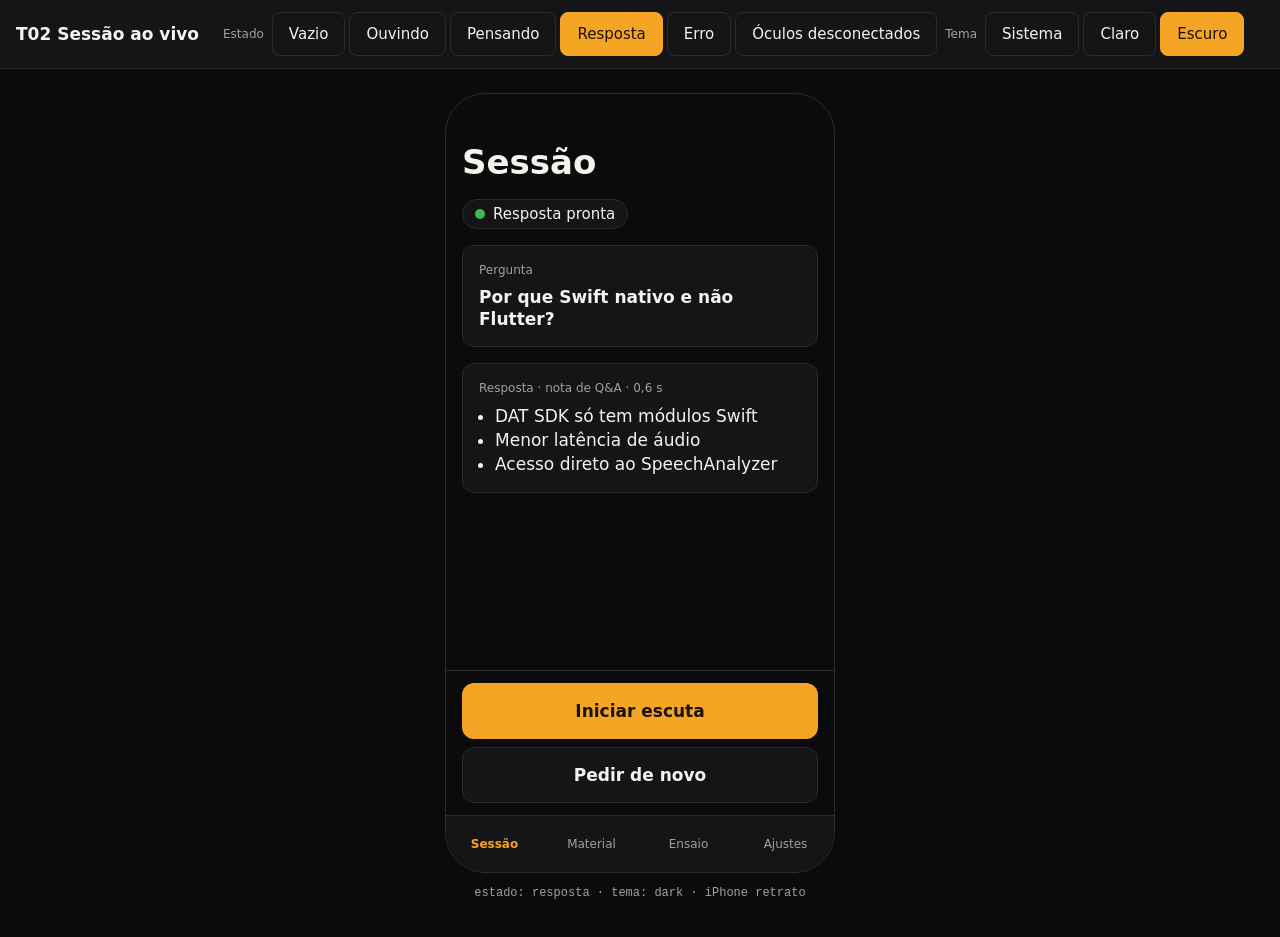
==== design/prototypes/t02-sessao.html @ 72fc22d3 "docs(design): add prototypes for lens and live session screens Adds HTML prototypes T01 (simulated 6" ====
<!doctype html>
<html lang="pt-BR">
<head>
<meta charset="utf-8">
<meta name="viewport" content="width=device-width, initial-scale=1">
<title>T02 Sessão ao vivo</title>
<link rel="stylesheet" href="tokens.css">
<style>
  main { display: grid; place-items: center; padding: var(--s5) var(--s4); }
  .phone { width: 390px; max-width: 100%; height: 780px; background: var(--background); border: 1px solid var(--border); border-radius: 40px; display: flex; flex-direction: column; overflow: hidden; }
  .scroll { flex: 1; overflow: auto; padding: var(--s7) var(--s4) var(--s4); display: grid; gap: var(--s4); align-content: start; }
  h2 { font-size: 34px; line-height: 41px; margin: 0; font-weight: 700; }
  .badge { display: inline-flex; align-items: center; gap: var(--s2); font-size: 15px; line-height: 20px; padding: var(--s1) var(--s3); border-radius: 999px; border: 1px solid var(--border); background: var(--surface); width: fit-content; }
  .badge i { width: 10px; height: 10px; border-radius: 50%; background: var(--muted); display: inline-block; }
  .badge.ok i { background: var(--success); } .badge.act i { background: var(--primary); } .badge.err i { background: var(--danger); }
  .card { background: var(--surface); border: 1px solid var(--border); border-radius: var(--r-md); padding: var(--s4); display: grid; gap: var(--s2); }
  .card h3 { margin: 0; font-size: 17px; line-height: 22px; font-weight: 600; }
  .card .cap { font-size: 12px; line-height: 16px; color: var(--muted); }
  .partial { color: var(--muted); }
  .answer li { margin-left: var(--s4); }
  .banner { border-radius: var(--r-md); padding: var(--s3) var(--s4); border: 1px solid var(--danger); color: var(--foreground); background: var(--surface); font-size: 15px; line-height: 20px; }
  .banner b { color: var(--danger); }
  .empty { text-align: center; color: var(--muted); padding: var(--s5) var(--s4); }
  .act { padding: var(--s3) var(--s4); border-top: 1px solid var(--border); display: grid; gap: var(--s2); }
  .btn { min-height: 56px; border-radius: var(--r-md); border: 0; background: var(--primary); color: var(--primary-foreground); font: 600 17px var(--font); cursor: pointer; }
  .btn.sec { background: var(--surface); color: var(--foreground); border: 1px solid var(--border); }
  .tabs { display: grid; grid-template-columns: repeat(4, 1fr); border-top: 1px solid var(--border); background: var(--surface); }
  .tabs div { min-height: 56px; display: grid; place-items: center; font-size: 12px; line-height: 16px; color: var(--muted); }
  .tabs div[aria-current] { color: var(--primary); font-weight: 600; }
  .meta { font: 12px/16px var(--mono); color: var(--muted); margin-top: var(--s3); text-align: center; }
</style>
</head>
<body>
<div class="proto-bar" role="toolbar" aria-label="Controles do protótipo">
  <h1>T02 Sessão ao vivo</h1>
  <div class="grp" id="estado"><span class="lbl">Estado</span></div>
  <div class="grp" id="tema"><span class="lbl">Tema</span></div>
</div>
<main>
  <div>
    <div class="phone" id="phone" aria-label="Tela Sessão no iPhone"></div>
    <p class="meta" id="meta"></p>
  </div>
</main>
<script>
const estados = { vazio: "Vazio", ouvindo: "Ouvindo", pensando: "Pensando", resposta: "Resposta", erro: "Erro", desconectado: "Óculos desconectados" };
const temas = { auto: "Sistema", light: "Claro", dark: "Escuro" };
let est = "resposta", tema = "dark";
const $ = (id) => document.getElementById(id);
function btns(box, obj, get, set) {
  Object.entries(obj).forEach(([k, v]) => { const b = document.createElement("button"); b.textContent = v; b.dataset.k = k; b.onclick = () => { set(k); render(); }; box.appendChild(b); });
}
function badge(e) {
  const m = { vazio: ["Pronto", ""], ouvindo: ["Ouvindo", "act"], pensando: ["Buscando resposta", "act"], resposta: ["Resposta pronta", "ok"], erro: ["Sem conexão", "err"], desconectado: ["Óculos desconectados", "err"] }[e];
  return `<span class="badge ${m[1]}"><i></i>${m[0]}</span>`;
}
function render() {
  document.documentElement.dataset.theme = tema === "auto" ? "" : tema;
  document.querySelectorAll("#estado button").forEach((b) => b.setAttribute("aria-pressed", b.dataset.k === est));
  document.querySelectorAll("#tema button").forEach((b) => b.setAttribute("aria-pressed", b.dataset.k === tema));
  let c = badge(est);
  if (est === "erro") c += `<div class="banner"><b>Sem conexão.</b> Respondendo só com as notas de Q&amp;A. Verifique a rede e tente de novo.</div>`;
  if (est === "desconectado") c += `<div class="banner"><b>Óculos desconectados.</b> A resposta aparece só no iPhone. Reconecte pelo app Meta AI.</div>`;
  if (est === "vazio") c += `<div class="card empty">Toque em Iniciar escuta para captar a pergunta da banca.</div>`;
  else {
    const q = est === "ouvindo" ? `Por que Swift nativo e não <span class="partial">Flutter...</span>` : "Por que Swift nativo e não Flutter?";
    c += `<div class="card"><span class="cap">Pergunta${est === "ouvindo" ? " (parcial)" : ""}</span><h3>${q}</h3></div>`;
    if (est === "pensando") c += `<div class="card"><span class="cap">Resposta</span><h3>Buscando nas notas e no código...</h3></div>`;
    if (est === "resposta" || est === "desconectado" || est === "erro") c += `<div class="card answer"><span class="cap">Resposta · nota de Q&amp;A · 0,6 s</span><ul style="margin:0;padding:0"><li>DAT SDK só tem módulos Swift</li><li>Menor latência de áudio</li><li>Acesso direto ao SpeechAnalyzer</li></ul></div>`;
  }
  const btn = est === "ouvindo" || est === "pensando" ? `<button class="btn sec">Parar escuta</button>` : `<button class="btn">Iniciar escuta</button>`;
  const rep = est === "resposta" ? `<button class="btn sec">Pedir de novo</button>` : "";
  $("phone").innerHTML = `<div class="scroll"><h2>Sessão</h2>${c}</div><div class="act">${btn}${rep}</div><nav class="tabs" aria-label="Abas"><div aria-current="page">Sessão</div><div>Material</div><div>Ensaio</div><div>Ajustes</div></nav>`;
  $("meta").textContent = `estado: ${est} · tema: ${tema} · iPhone retrato`;
}
btns($("estado"), estados, 0, (k) => (est = k));
btns($("tema"), temas, 0, (k) => (tema = k));
render();
</script>
</body>
</html>
---- design/prototypes/tokens.css ----
/* Espelha a tabela 3.1 do DESIGN.md. Mudou token lá, muda aqui. */
:root {
  --background: #FAF8F4; --surface: #FFFFFF; --surface-raised: #FFFFFF;
  --foreground: #1C1B19; --muted: #5F5B54; --border: #DDD8CF;
  --primary: #A8560A; --primary-hover: #8F4906; --primary-foreground: #FFFFFF;
  --success: #1F7A33; --warning: #8A5A00; --danger: #C62828; --info: #0B5FB0;
  --focus-ring: #A8560A; --disabled: #A9A49B;
  --r-sm: 8px; --r-md: 12px; --r-lg: 16px;
  --s1: 4px; --s2: 8px; --s3: 12px; --s4: 16px; --s5: 24px; --s6: 32px; --s7: 48px;
  --font: -apple-system, "SF Pro Text", "SF Pro", system-ui, sans-serif;
  --mono: ui-monospace, "SF Mono", Menlo, monospace;
}
:root[data-theme="dark"] {
  --background: #0B0B0C; --surface: #151517; --surface-raised: #1E1E21;
  --foreground: #F5F3EE; --muted: #A3A09A; --border: #2C2C30;
  --primary: #F5A524; --primary-hover: #FFB84D; --primary-foreground: #1A1203;
  --success: #3FB950; --warning: #E3B341; --danger: #F85149; --info: #58A6FF;
  --focus-ring: #FFC857; --disabled: #5A5853;
}
@media (prefers-color-scheme: dark) {
  :root:not([data-theme="light"]) {
    --background: #0B0B0C; --surface: #151517; --surface-raised: #1E1E21;
    --foreground: #F5F3EE; --muted: #A3A09A; --border: #2C2C30;
    --primary: #F5A524; --primary-hover: #FFB84D; --primary-foreground: #1A1203;
    --success: #3FB950; --warning: #E3B341; --danger: #F85149; --info: #58A6FF;
    --focus-ring: #FFC857; --disabled: #5A5853;
  }
}
* { box-sizing: border-box; }
body { margin: 0; background: var(--background); color: var(--foreground); font: 17px/24px var(--font); }
:focus-visible { outline: 2px solid var(--focus-ring); outline-offset: 2px; }
.proto-bar { display: flex; flex-wrap: wrap; gap: var(--s2); align-items: center; padding: var(--s3) var(--s4); border-bottom: 1px solid var(--border); background: var(--surface); }
.proto-bar h1 { font-size: 17px; line-height: 22px; margin: 0 var(--s4) 0 0; }
.proto-bar button, .seg button { font: inherit; font-size: 15px; min-height: 44px; padding: 0 var(--s4); border-radius: var(--r-sm); border: 1px solid var(--border); background: var(--surface); color: var(--foreground); cursor: pointer; }
.proto-bar button[aria-pressed="true"], .seg button[aria-pressed="true"] { background: var(--primary); color: var(--primary-foreground); border-color: var(--primary); }
.proto-bar .grp { display: flex; gap: var(--s1); flex-wrap: wrap; align-items: center; }
.proto-bar .lbl { color: var(--muted); font-size: 12px; line-height: 16px; margin-right: var(--s1); }
@media (prefers-reduced-motion: reduce) { * { transition: none !important; animation: none !important; } }
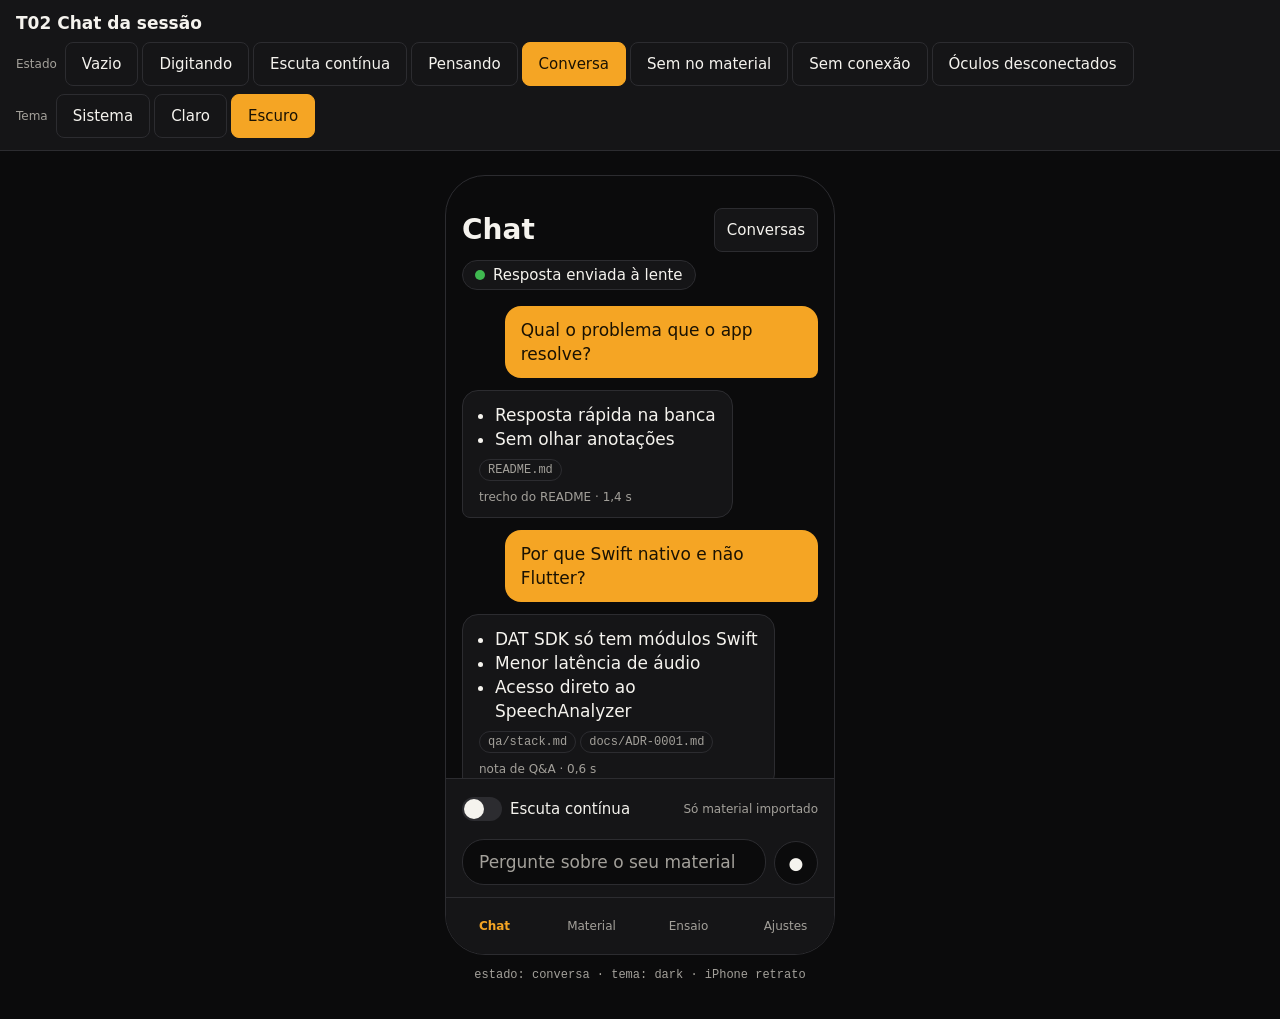
==== commit 9ac027f2: "docs(design): turn session screen into chat grounded on inserted material O app passa a ser um chat " ====
--- a/design/prototypes/t02-sessao.html
+++ b/design/prototypes/t02-sessao.html
@@ -3,27 +3,44 @@
 <head>
 <meta charset="utf-8">
 <meta name="viewport" content="width=device-width, initial-scale=1">
-<title>T02 Sessão ao vivo</title>
+<title>T02 Chat da sessão</title>
 <link rel="stylesheet" href="tokens.css">
 <style>
   main { display: grid; place-items: center; padding: var(--s5) var(--s4); }
   .phone { width: 390px; max-width: 100%; height: 780px; background: var(--background); border: 1px solid var(--border); border-radius: 40px; display: flex; flex-direction: column; overflow: hidden; }
-  .scroll { flex: 1; overflow: auto; padding: var(--s7) var(--s4) var(--s4); display: grid; gap: var(--s4); align-content: start; }
-  h2 { font-size: 34px; line-height: 41px; margin: 0; font-weight: 700; }
+  .top { padding: var(--s6) var(--s4) var(--s2); display: flex; align-items: center; justify-content: space-between; gap: var(--s2); }
+  h2 { font-size: 28px; line-height: 34px; margin: 0; font-weight: 700; }
   .badge { display: inline-flex; align-items: center; gap: var(--s2); font-size: 15px; line-height: 20px; padding: var(--s1) var(--s3); border-radius: 999px; border: 1px solid var(--border); background: var(--surface); width: fit-content; }
   .badge i { width: 10px; height: 10px; border-radius: 50%; background: var(--muted); display: inline-block; }
   .badge.ok i { background: var(--success); } .badge.act i { background: var(--primary); } .badge.err i { background: var(--danger); }
-  .card { background: var(--surface); border: 1px solid var(--border); border-radius: var(--r-md); padding: var(--s4); display: grid; gap: var(--s2); }
-  .card h3 { margin: 0; font-size: 17px; line-height: 22px; font-weight: 600; }
-  .card .cap { font-size: 12px; line-height: 16px; color: var(--muted); }
-  .partial { color: var(--muted); }
-  .answer li { margin-left: var(--s4); }
-  .banner { border-radius: var(--r-md); padding: var(--s3) var(--s4); border: 1px solid var(--danger); color: var(--foreground); background: var(--surface); font-size: 15px; line-height: 20px; }
+  .ghost { min-height: 44px; padding: 0 var(--s3); border-radius: var(--r-sm); border: 1px solid var(--border); background: var(--surface); color: var(--foreground); font: 15px var(--font); display: grid; place-items: center; }
+  .chat { flex: 1; overflow: auto; padding: var(--s2) var(--s4) var(--s4); display: grid; gap: var(--s3); align-content: start; }
+  .msg { max-width: 88%; padding: var(--s3) var(--s4); border-radius: var(--r-lg); display: grid; gap: var(--s2); }
+  .msg.q { justify-self: end; background: var(--primary); color: var(--primary-foreground); border-bottom-right-radius: var(--r-sm); }
+  .msg.a { justify-self: start; background: var(--surface); border: 1px solid var(--border); border-bottom-left-radius: var(--r-sm); }
+  .msg ul { margin: 0; padding-left: var(--s4); }
+  .cap { font-size: 12px; line-height: 16px; color: var(--muted); }
+  .src { display: flex; flex-wrap: wrap; gap: var(--s1); }
+  .src span { font: 12px/16px var(--mono); border: 1px solid var(--border); border-radius: 999px; padding: 2px var(--s2); color: var(--muted); }
+  .partial { opacity: .7; }
+  .banner { border-radius: var(--r-md); padding: var(--s3) var(--s4); border: 1px solid var(--danger); background: var(--surface); font-size: 15px; line-height: 20px; margin: 0 var(--s4); }
   .banner b { color: var(--danger); }
-  .empty { text-align: center; color: var(--muted); padding: var(--s5) var(--s4); }
-  .act { padding: var(--s3) var(--s4); border-top: 1px solid var(--border); display: grid; gap: var(--s2); }
-  .btn { min-height: 56px; border-radius: var(--r-md); border: 0; background: var(--primary); color: var(--primary-foreground); font: 600 17px var(--font); cursor: pointer; }
-  .btn.sec { background: var(--surface); color: var(--foreground); border: 1px solid var(--border); }
+  .empty { text-align: center; color: var(--muted); padding: var(--s6) var(--s4); display: grid; gap: var(--s3); }
+  .empty h3 { margin: 0; color: var(--foreground); font-size: 20px; line-height: 25px; }
+  .chips { display: flex; flex-wrap: wrap; gap: var(--s2); justify-content: center; }
+  .chips span { border: 1px solid var(--border); border-radius: 999px; padding: var(--s2) var(--s3); background: var(--surface); color: var(--foreground); font-size: 15px; line-height: 20px; }
+  .comp { border-top: 1px solid var(--border); padding: var(--s2) var(--s4) var(--s3); display: grid; gap: var(--s2); background: var(--surface); }
+  .row { display: flex; align-items: flex-end; gap: var(--s2); }
+  .field { flex: 1; min-height: 44px; border: 1px solid var(--border); border-radius: 22px; padding: 10px var(--s4); background: var(--background); color: var(--foreground); font: 17px/24px var(--font); }
+  .field.ph { color: var(--muted); }
+  .ib { width: 44px; height: 44px; border-radius: 50%; border: 1px solid var(--border); background: var(--background); color: var(--foreground); font: 600 17px var(--font); display: grid; place-items: center; flex: none; }
+  .ib.pri { background: var(--primary); color: var(--primary-foreground); border-color: var(--primary); }
+  .ib.rec { background: var(--danger); color: #fff; border-color: var(--danger); }
+  .live { display: flex; align-items: center; justify-content: space-between; font-size: 15px; line-height: 20px; }
+  .tog { display: inline-flex; align-items: center; gap: var(--s2); min-height: 44px; }
+  .tog b { width: 40px; height: 24px; border-radius: 12px; background: var(--border); position: relative; display: inline-block; }
+  .tog b::after { content: ""; position: absolute; top: 2px; left: 2px; width: 20px; height: 20px; border-radius: 50%; background: var(--foreground); }
+  .tog.on b { background: var(--primary); } .tog.on b::after { left: 18px; background: var(--primary-foreground); }
   .tabs { display: grid; grid-template-columns: repeat(4, 1fr); border-top: 1px solid var(--border); background: var(--surface); }
   .tabs div { min-height: 56px; display: grid; place-items: center; font-size: 12px; line-height: 16px; color: var(--muted); }
   .tabs div[aria-current] { color: var(--primary); font-weight: 600; }
@@ -32,49 +49,59 @@
 </head>
 <body>
 <div class="proto-bar" role="toolbar" aria-label="Controles do protótipo">
-  <h1>T02 Sessão ao vivo</h1>
+  <h1>T02 Chat da sessão</h1>
   <div class="grp" id="estado"><span class="lbl">Estado</span></div>
   <div class="grp" id="tema"><span class="lbl">Tema</span></div>
 </div>
 <main>
   <div>
-    <div class="phone" id="phone" aria-label="Tela Sessão no iPhone"></div>
+    <div class="phone" id="phone" aria-label="Tela Chat no iPhone"></div>
     <p class="meta" id="meta"></p>
   </div>
 </main>
 <script>
-const estados = { vazio: "Vazio", ouvindo: "Ouvindo", pensando: "Pensando", resposta: "Resposta", erro: "Erro", desconectado: "Óculos desconectados" };
+const estados = { vazio: "Vazio", digitando: "Digitando", ouvindo: "Escuta contínua", pensando: "Pensando", conversa: "Conversa", semmaterial: "Sem no material", erro: "Sem conexão", desconectado: "Óculos desconectados" };
 const temas = { auto: "Sistema", light: "Claro", dark: "Escuro" };
-let est = "resposta", tema = "dark";
+let est = "conversa", tema = "dark";
 const $ = (id) => document.getElementById(id);
-function btns(box, obj, get, set) {
+function btns(box, obj, set) {
   Object.entries(obj).forEach(([k, v]) => { const b = document.createElement("button"); b.textContent = v; b.dataset.k = k; b.onclick = () => { set(k); render(); }; box.appendChild(b); });
 }
+const Q1 = "Por que Swift nativo e não Flutter?";
+const A1 = `<ul><li>DAT SDK só tem módulos Swift</li><li>Menor latência de áudio</li><li>Acesso direto ao SpeechAnalyzer</li></ul><div class="src"><span>qa/stack.md</span><span>docs/ADR-0001.md</span></div><span class="cap">nota de Q&amp;A · 0,6 s</span>`;
+const q = (t, cls = "") => `<div class="msg q ${cls}">${t}</div>`;
+const a = (h) => `<div class="msg a">${h}</div>`;
 function badge(e) {
-  const m = { vazio: ["Pronto", ""], ouvindo: ["Ouvindo", "act"], pensando: ["Buscando resposta", "act"], resposta: ["Resposta pronta", "ok"], erro: ["Sem conexão", "err"], desconectado: ["Óculos desconectados", "err"] }[e];
+  const m = { vazio: ["Pronto", ""], digitando: ["Pronto", ""], ouvindo: ["Ouvindo a banca", "act"], pensando: ["Buscando no material", "act"], conversa: ["Resposta enviada à lente", "ok"], semmaterial: ["Sem resposta no material", ""], erro: ["Sem conexão", "err"], desconectado: ["Óculos desconectados", "err"] }[e];
   return `<span class="badge ${m[1]}"><i></i>${m[0]}</span>`;
 }
 function render() {
   document.documentElement.dataset.theme = tema === "auto" ? "" : tema;
   document.querySelectorAll("#estado button").forEach((b) => b.setAttribute("aria-pressed", b.dataset.k === est));
   document.querySelectorAll("#tema button").forEach((b) => b.setAttribute("aria-pressed", b.dataset.k === tema));
-  let c = badge(est);
-  if (est === "erro") c += `<div class="banner"><b>Sem conexão.</b> Respondendo só com as notas de Q&amp;A. Verifique a rede e tente de novo.</div>`;
-  if (est === "desconectado") c += `<div class="banner"><b>Óculos desconectados.</b> A resposta aparece só no iPhone. Reconecte pelo app Meta AI.</div>`;
-  if (est === "vazio") c += `<div class="card empty">Toque em Iniciar escuta para captar a pergunta da banca.</div>`;
-  else {
-    const q = est === "ouvindo" ? `Por que Swift nativo e não <span class="partial">Flutter...</span>` : "Por que Swift nativo e não Flutter?";
-    c += `<div class="card"><span class="cap">Pergunta${est === "ouvindo" ? " (parcial)" : ""}</span><h3>${q}</h3></div>`;
-    if (est === "pensando") c += `<div class="card"><span class="cap">Resposta</span><h3>Buscando nas notas e no código...</h3></div>`;
-    if (est === "resposta" || est === "desconectado" || est === "erro") c += `<div class="card answer"><span class="cap">Resposta · nota de Q&amp;A · 0,6 s</span><ul style="margin:0;padding:0"><li>DAT SDK só tem módulos Swift</li><li>Menor latência de áudio</li><li>Acesso direto ao SpeechAnalyzer</li></ul></div>`;
+  let msgs = "";
+  if (est === "vazio" || est === "digitando") {
+    msgs = `<div class="empty"><h3>Pergunte sobre o seu projeto</h3><span>Respondo só com o material que você importou. Digite, toque no microfone ou ligue a escuta contínua.</span><div class="chips"><span>Qual o problema que o app resolve?</span><span>Como funciona a busca?</span></div></div>`;
+  } else if (est === "ouvindo") {
+    msgs = a(`<span class="cap">Escuta contínua ligada. Detecto o fim da pergunta e respondo sozinho.</span>`) + q(`Por que Swift nativo e não <span class="partial">Flutter...</span>`, "partial") + `<span class="cap" style="justify-self:end">Pergunta parcial</span>`;
+  } else if (est === "pensando") {
+    msgs = q(Q1) + a(`<span class="cap">Buscando no material...</span><span>DAT SDK só tem módulos</span>`);
+  } else if (est === "semmaterial") {
+    msgs = q("Qual o orçamento do projeto?") + a(`<strong>Não encontrei isso no seu material.</strong><span>Importe uma nota ou documento sobre o assunto, ou reformule a pergunta.</span><span class="cap">Nada acima do limiar de similaridade</span>`);
+  } else {
+    msgs = q("Qual o problema que o app resolve?") + a(`<ul><li>Resposta rápida na banca</li><li>Sem olhar anotações</li></ul><div class="src"><span>README.md</span></div><span class="cap">trecho do README · 1,4 s</span>`) + q(Q1) + a(A1);
   }
-  const btn = est === "ouvindo" || est === "pensando" ? `<button class="btn sec">Parar escuta</button>` : `<button class="btn">Iniciar escuta</button>`;
-  const rep = est === "resposta" ? `<button class="btn sec">Pedir de novo</button>` : "";
-  $("phone").innerHTML = `<div class="scroll"><h2>Sessão</h2>${c}</div><div class="act">${btn}${rep}</div><nav class="tabs" aria-label="Abas"><div aria-current="page">Sessão</div><div>Material</div><div>Ensaio</div><div>Ajustes</div></nav>`;
+  let ban = "";
+  if (est === "erro") ban = `<div class="banner"><b>Sem conexão.</b> Respondendo só com as notas de Q&amp;A. Verifique a rede e tente de novo.</div>`;
+  if (est === "desconectado") ban = `<div class="banner"><b>Óculos desconectados.</b> A resposta aparece só no iPhone. Reconecte pelo app Meta AI.</div>`;
+  const ouv = est === "ouvindo";
+  const field = est === "digitando" ? `<div class="field">Como funciona a busca no mat</div>` : `<div class="field ph">${ouv ? "Ouvindo..." : "Pergunte sobre o seu material"}</div>`;
+  const act = est === "digitando" ? `<div class="ib pri" aria-label="Enviar">↑</div>` : `<div class="ib ${ouv ? "rec" : ""}" aria-label="${ouv ? "Parar microfone" : "Falar"}">${ouv ? "■" : "●"}</div>`;
+  $("phone").innerHTML = `<div class="top"><div><h2>Chat</h2></div><div class="ghost">Conversas</div></div><div style="padding:0 var(--s4) var(--s2)">${badge(est)}</div>${ban}<div class="chat">${msgs}</div><div class="comp"><div class="live"><span class="tog ${ouv ? "on" : ""}"><b></b>Escuta contínua</span><span class="cap">Só material importado</span></div><div class="row">${field}${act}</div></div><nav class="tabs" aria-label="Abas"><div aria-current="page">Chat</div><div>Material</div><div>Ensaio</div><div>Ajustes</div></nav>`;
   $("meta").textContent = `estado: ${est} · tema: ${tema} · iPhone retrato`;
 }
-btns($("estado"), estados, 0, (k) => (est = k));
-btns($("tema"), temas, 0, (k) => (tema = k));
+btns($("estado"), estados, (k) => (est = k));
+btns($("tema"), temas, (k) => (tema = k));
 render();
 </script>
 </body>
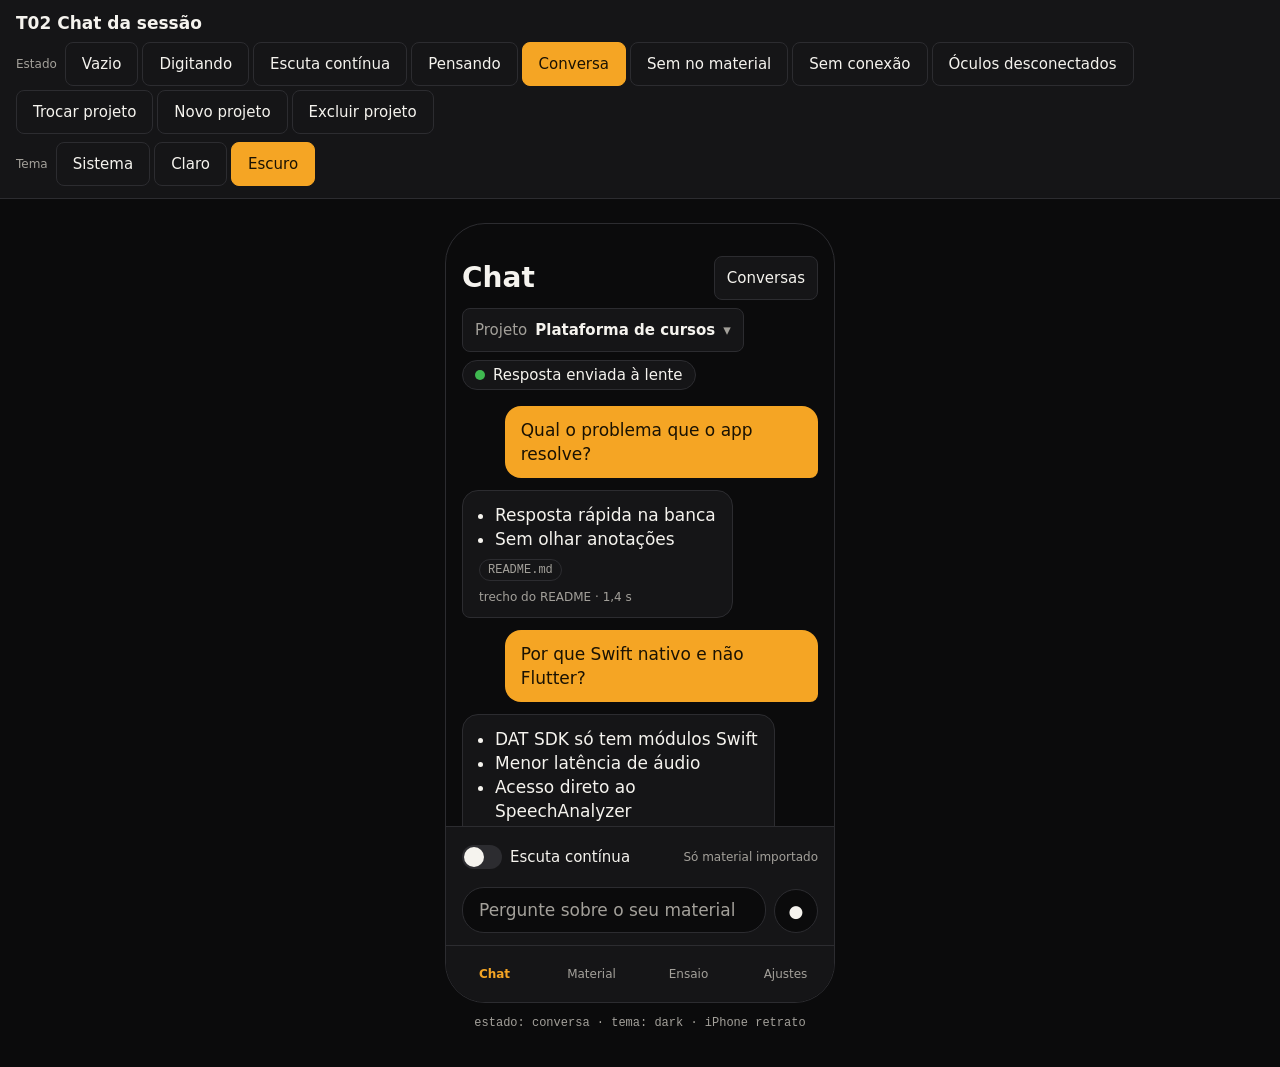
==== commit 4c63f00e: "docs(design): prototype project switcher for one chat per project Lucas quer um chat e uma pasta imp" ====
--- a/design/prototypes/t02-sessao.html
+++ b/design/prototypes/t02-sessao.html
@@ -44,6 +44,19 @@
   .tabs { display: grid; grid-template-columns: repeat(4, 1fr); border-top: 1px solid var(--border); background: var(--surface); }
   .tabs div { min-height: 56px; display: grid; place-items: center; font-size: 12px; line-height: 16px; color: var(--muted); }
   .tabs div[aria-current] { color: var(--primary); font-weight: 600; }
+  .proj { display: inline-flex; align-items: center; gap: var(--s2); min-height: 44px; padding: 0 var(--s3); border-radius: var(--r-sm); border: 1px solid var(--border); background: var(--surface); font-size: 15px; line-height: 20px; max-width: 100%; }
+  .proj span { color: var(--muted); } .proj b { overflow: hidden; text-overflow: ellipsis; white-space: nowrap; }
+  .phone { position: relative; }
+  .scrim { position: absolute; inset: 0; background: rgba(0,0,0,.55); display: flex; align-items: flex-end; }
+  .sheet { width: 100%; background: var(--surface); border-top: 1px solid var(--border); border-radius: var(--r-lg) var(--r-lg) 0 0; padding: var(--s4); display: grid; gap: var(--s3); }
+  .sheet h3 { margin: 0; font-size: 20px; line-height: 25px; }
+  .prow { display: flex; align-items: center; justify-content: space-between; gap: var(--s2); min-height: 56px; padding: 0 var(--s3); border: 1px solid var(--border); border-radius: var(--r-md); background: var(--background); }
+  .prow.on { border-color: var(--primary); }
+  .prow .t { display: grid; } .prow .t span { font-size: 12px; line-height: 16px; color: var(--muted); }
+  .prow .ck { color: var(--primary); font-weight: 700; }
+  .sbtn { min-height: 44px; border-radius: var(--r-md); border: 1px solid var(--border); background: var(--background); color: var(--foreground); font: 600 17px var(--font); display: grid; place-items: center; }
+  .sbtn.pri { background: var(--primary); color: var(--primary-foreground); border-color: var(--primary); }
+  .sbtn.dng { color: var(--danger); border-color: var(--danger); }
   .meta { font: 12px/16px var(--mono); color: var(--muted); margin-top: var(--s3); text-align: center; }
 </style>
 </head>
@@ -60,7 +73,7 @@
   </div>
 </main>
 <script>
-const estados = { vazio: "Vazio", digitando: "Digitando", ouvindo: "Escuta contínua", pensando: "Pensando", conversa: "Conversa", semmaterial: "Sem no material", erro: "Sem conexão", desconectado: "Óculos desconectados" };
+const estados = { vazio: "Vazio", digitando: "Digitando", ouvindo: "Escuta contínua", pensando: "Pensando", conversa: "Conversa", semmaterial: "Sem no material", erro: "Sem conexão", desconectado: "Óculos desconectados", projetos: "Trocar projeto", novo: "Novo projeto", excluir: "Excluir projeto" };
 const temas = { auto: "Sistema", light: "Claro", dark: "Escuro" };
 let est = "conversa", tema = "dark";
 const $ = (id) => document.getElementById(id);
@@ -72,7 +85,7 @@
 const q = (t, cls = "") => `<div class="msg q ${cls}">${t}</div>`;
 const a = (h) => `<div class="msg a">${h}</div>`;
 function badge(e) {
-  const m = { vazio: ["Pronto", ""], digitando: ["Pronto", ""], ouvindo: ["Ouvindo a banca", "act"], pensando: ["Buscando no material", "act"], conversa: ["Resposta enviada à lente", "ok"], semmaterial: ["Sem resposta no material", ""], erro: ["Sem conexão", "err"], desconectado: ["Óculos desconectados", "err"] }[e];
+  const m = { vazio: ["Pronto", ""], digitando: ["Pronto", ""], ouvindo: ["Ouvindo a banca", "act"], pensando: ["Buscando no material", "act"], conversa: ["Resposta enviada à lente", "ok"], semmaterial: ["Sem resposta no material", ""], erro: ["Sem conexão", "err"], desconectado: ["Óculos desconectados", "err"], projetos: ["Resposta enviada à lente", "ok"], novo: ["Resposta enviada à lente", "ok"], excluir: ["Resposta enviada à lente", "ok"] }[e];
   return `<span class="badge ${m[1]}"><i></i>${m[0]}</span>`;
 }
 function render() {
@@ -94,10 +107,15 @@
   let ban = "";
   if (est === "erro") ban = `<div class="banner"><b>Sem conexão.</b> Respondendo só com as notas de Q&amp;A. Verifique a rede e tente de novo.</div>`;
   if (est === "desconectado") ban = `<div class="banner"><b>Óculos desconectados.</b> A resposta aparece só no iPhone. Reconecte pelo app Meta AI.</div>`;
+  const proj = `<div class="proj" aria-label="Projeto ativo: Plataforma de cursos"><span>Projeto</span><b>Plataforma de cursos</b><span>▾</span></div>`;
+  let overlay = "";
+  if (est === "projetos") overlay = `<div class="scrim"><div class="sheet"><h3>Projetos</h3><div class="prow on"><div class="t"><b>Plataforma de cursos</b><span>123 arquivos · 1.910 trechos · 8 conversas</span></div><span class="ck">✓</span></div><div class="prow"><div class="t"><b>Teleprompter Meta</b><span>143 arquivos · 1.265 trechos · 3 conversas</span></div></div><div class="sbtn pri">Novo projeto</div><div class="sbtn">Renomear projeto ativo</div><div class="sbtn dng">Excluir projeto ativo</div></div></div>`;
+  if (est === "novo") overlay = `<div class="scrim"><div class="sheet"><h3>Novo projeto</h3><span class="cap">Cada projeto tem a sua pasta de material e as suas conversas. Depois de criar, importe a pasta na aba Material.</span><div class="field">Nome do projeto</div><div class="sbtn pri">Criar projeto</div><div class="sbtn">Cancelar</div></div></div>`;
+  if (est === "excluir") overlay = `<div class="scrim"><div class="sheet"><h3>Excluir "Plataforma de cursos"?</h3><span>Apaga o material importado e as 8 conversas deste projeto, só neste aparelho. Não dá para desfazer.</span><div class="sbtn dng">Excluir projeto</div><div class="sbtn">Cancelar</div></div></div>`;
   const ouv = est === "ouvindo";
   const field = est === "digitando" ? `<div class="field">Como funciona a busca no mat</div>` : `<div class="field ph">${ouv ? "Ouvindo..." : "Pergunte sobre o seu material"}</div>`;
   const act = est === "digitando" ? `<div class="ib pri" aria-label="Enviar">↑</div>` : `<div class="ib ${ouv ? "rec" : ""}" aria-label="${ouv ? "Parar microfone" : "Falar"}">${ouv ? "■" : "●"}</div>`;
-  $("phone").innerHTML = `<div class="top"><div><h2>Chat</h2></div><div class="ghost">Conversas</div></div><div style="padding:0 var(--s4) var(--s2)">${badge(est)}</div>${ban}<div class="chat">${msgs}</div><div class="comp"><div class="live"><span class="tog ${ouv ? "on" : ""}"><b></b>Escuta contínua</span><span class="cap">Só material importado</span></div><div class="row">${field}${act}</div></div><nav class="tabs" aria-label="Abas"><div aria-current="page">Chat</div><div>Material</div><div>Ensaio</div><div>Ajustes</div></nav>`;
+  $("phone").innerHTML = `<div class="top"><div><h2>Chat</h2></div><div class="ghost">Conversas</div></div><div style="padding:0 var(--s4) var(--s2);display:flex;gap:var(--s2);flex-wrap:wrap;align-items:center">${proj}${badge(est)}</div>${ban}<div class="chat">${msgs}</div><div class="comp"><div class="live"><span class="tog ${ouv ? "on" : ""}"><b></b>Escuta contínua</span><span class="cap">Só material importado</span></div><div class="row">${field}${act}</div></div><nav class="tabs" aria-label="Abas"><div aria-current="page">Chat</div><div>Material</div><div>Ensaio</div><div>Ajustes</div></nav>${overlay}`;
   $("meta").textContent = `estado: ${est} · tema: ${tema} · iPhone retrato`;
 }
 btns($("estado"), estados, (k) => (est = k));
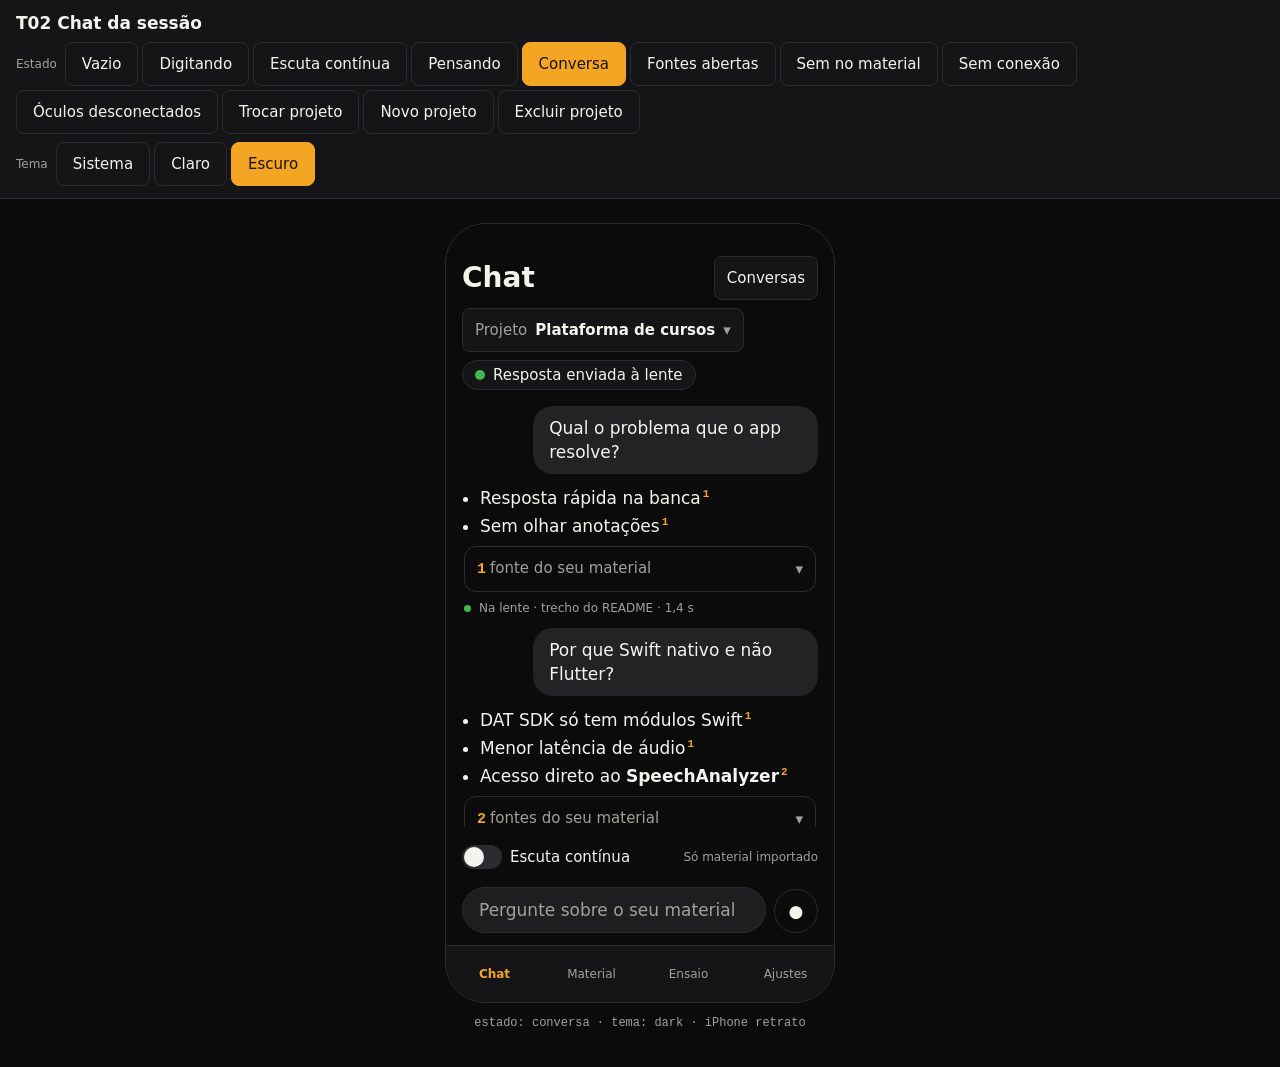
==== commit aa664a0e: "docs(design): prototype AI chat template for T02 A pesquisa (#109) mostrou que o mercado de chat de " ====
--- a/design/prototypes/t02-sessao.html
+++ b/design/prototypes/t02-sessao.html
@@ -15,13 +15,21 @@
   .badge.ok i { background: var(--success); } .badge.act i { background: var(--primary); } .badge.err i { background: var(--danger); }
   .ghost { min-height: 44px; padding: 0 var(--s3); border-radius: var(--r-sm); border: 1px solid var(--border); background: var(--surface); color: var(--foreground); font: 15px var(--font); display: grid; place-items: center; }
   .chat { flex: 1; overflow: auto; padding: var(--s2) var(--s4) var(--s4); display: grid; gap: var(--s3); align-content: start; }
-  .msg { max-width: 88%; padding: var(--s3) var(--s4); border-radius: var(--r-lg); display: grid; gap: var(--s2); }
-  .msg.q { justify-self: end; background: var(--primary); color: var(--primary-foreground); border-bottom-right-radius: var(--r-sm); }
-  .msg.a { justify-self: start; background: var(--surface); border: 1px solid var(--border); border-bottom-left-radius: var(--r-sm); }
-  .msg ul { margin: 0; padding-left: var(--s4); }
+  /* Template de IA (issue #111): pergunta em bolha neutra, resposta sem bolha, citação inline, fontes recolhíveis. */
+  .msg { display: grid; gap: var(--s2); }
+  .msg.q { justify-self: end; max-width: 80%; padding: 10px var(--s4); border-radius: 20px; background: var(--user-bubble); color: var(--foreground); }
+  .msg.a { justify-self: stretch; padding: 0 2px; }
+  .msg ul { margin: 0; padding-left: var(--s4); display: grid; gap: var(--s1); }
+  .cite { font: 600 11px/1 var(--mono); color: var(--primary); vertical-align: super; margin-left: 2px; }
   .cap { font-size: 12px; line-height: 16px; color: var(--muted); }
-  .src { display: flex; flex-wrap: wrap; gap: var(--s1); }
-  .src span { font: 12px/16px var(--mono); border: 1px solid var(--border); border-radius: 999px; padding: 2px var(--s2); color: var(--muted); }
+  .srcbox { border: 1px solid var(--border); border-radius: var(--r-md); padding: var(--s2) var(--s3); display: grid; gap: var(--s2); }
+  .srchead { display: flex; align-items: center; justify-content: space-between; min-height: 28px; font-size: 15px; line-height: 20px; color: var(--muted); }
+  .srchead b { color: var(--primary); font: 600 15px/20px var(--mono); margin-right: var(--s1); }
+  .src { display: grid; gap: var(--s1); }
+  .src span { font: 12px/16px var(--mono); color: var(--muted); overflow-wrap: anywhere; }
+  .src span i { font-style: normal; color: var(--primary); margin-right: var(--s2); }
+  .foot { display: flex; align-items: center; gap: var(--s2); font-size: 12px; line-height: 16px; color: var(--muted); }
+  .foot i { width: 7px; height: 7px; border-radius: 50%; background: var(--success); display: inline-block; }
   .partial { opacity: .7; }
   .banner { border-radius: var(--r-md); padding: var(--s3) var(--s4); border: 1px solid var(--danger); background: var(--surface); font-size: 15px; line-height: 20px; margin: 0 var(--s4); }
   .banner b { color: var(--danger); }
@@ -29,9 +37,9 @@
   .empty h3 { margin: 0; color: var(--foreground); font-size: 20px; line-height: 25px; }
   .chips { display: flex; flex-wrap: wrap; gap: var(--s2); justify-content: center; }
   .chips span { border: 1px solid var(--border); border-radius: 999px; padding: var(--s2) var(--s3); background: var(--surface); color: var(--foreground); font-size: 15px; line-height: 20px; }
-  .comp { border-top: 1px solid var(--border); padding: var(--s2) var(--s4) var(--s3); display: grid; gap: var(--s2); background: var(--surface); }
+  .comp { padding: var(--s2) var(--s4) var(--s3); display: grid; gap: var(--s2); background: var(--background); }
   .row { display: flex; align-items: flex-end; gap: var(--s2); }
-  .field { flex: 1; min-height: 44px; border: 1px solid var(--border); border-radius: 22px; padding: 10px var(--s4); background: var(--background); color: var(--foreground); font: 17px/24px var(--font); }
+  .field { flex: 1; min-height: 44px; border: 1px solid var(--border); border-radius: 999px; padding: 10px var(--s4); background: var(--surface-raised); color: var(--foreground); font: 17px/24px var(--font); }
   .field.ph { color: var(--muted); }
   .ib { width: 44px; height: 44px; border-radius: 50%; border: 1px solid var(--border); background: var(--background); color: var(--foreground); font: 600 17px var(--font); display: grid; place-items: center; flex: none; }
   .ib.pri { background: var(--primary); color: var(--primary-foreground); border-color: var(--primary); }
@@ -73,7 +81,7 @@
   </div>
 </main>
 <script>
-const estados = { vazio: "Vazio", digitando: "Digitando", ouvindo: "Escuta contínua", pensando: "Pensando", conversa: "Conversa", semmaterial: "Sem no material", erro: "Sem conexão", desconectado: "Óculos desconectados", projetos: "Trocar projeto", novo: "Novo projeto", excluir: "Excluir projeto" };
+const estados = { vazio: "Vazio", digitando: "Digitando", ouvindo: "Escuta contínua", pensando: "Pensando", conversa: "Conversa", fontes: "Fontes abertas", semmaterial: "Sem no material", erro: "Sem conexão", desconectado: "Óculos desconectados", projetos: "Trocar projeto", novo: "Novo projeto", excluir: "Excluir projeto" };
 const temas = { auto: "Sistema", light: "Claro", dark: "Escuro" };
 let est = "conversa", tema = "dark";
 const $ = (id) => document.getElementById(id);
@@ -81,11 +89,13 @@
   Object.entries(obj).forEach(([k, v]) => { const b = document.createElement("button"); b.textContent = v; b.dataset.k = k; b.onclick = () => { set(k); render(); }; box.appendChild(b); });
 }
 const Q1 = "Por que Swift nativo e não Flutter?";
-const A1 = `<ul><li>DAT SDK só tem módulos Swift</li><li>Menor latência de áudio</li><li>Acesso direto ao SpeechAnalyzer</li></ul><div class="src"><span>qa/stack.md</span><span>docs/ADR-0001.md</span></div><span class="cap">nota de Q&amp;A · 0,6 s</span>`;
+const fontes = (lista, aberto) => `<div class="srcbox"><div class="srchead"><span><b>${lista.length}</b>${lista.length === 1 ? "fonte" : "fontes"} do seu material</span><span>${aberto ? "▴" : "▾"}</span></div>${aberto ? `<div class="src">${lista.map((f, i) => `<span><i>${i + 1}</i>${f}</span>`).join("")}</div>` : ""}</div>`;
+const foot = (t) => `<span class="foot"><i></i>${t}</span>`;
+const A1 = (aberto) => `<ul><li>DAT SDK só tem módulos Swift<span class="cite">1</span></li><li>Menor latência de áudio<span class="cite">1</span></li><li>Acesso direto ao <strong>SpeechAnalyzer</strong><span class="cite">2</span></li></ul>${fontes(["qa/stack.md", "docs/adr/0001-swift-nativo-com-dat-sdk.md"], aberto)}${foot("Na lente · nota de Q&amp;A · 0,6 s")}`;
 const q = (t, cls = "") => `<div class="msg q ${cls}">${t}</div>`;
 const a = (h) => `<div class="msg a">${h}</div>`;
 function badge(e) {
-  const m = { vazio: ["Pronto", ""], digitando: ["Pronto", ""], ouvindo: ["Ouvindo a banca", "act"], pensando: ["Buscando no material", "act"], conversa: ["Resposta enviada à lente", "ok"], semmaterial: ["Sem resposta no material", ""], erro: ["Sem conexão", "err"], desconectado: ["Óculos desconectados", "err"], projetos: ["Resposta enviada à lente", "ok"], novo: ["Resposta enviada à lente", "ok"], excluir: ["Resposta enviada à lente", "ok"] }[e];
+  const m = { vazio: ["Pronto", ""], digitando: ["Pronto", ""], ouvindo: ["Ouvindo a banca", "act"], pensando: ["Buscando no material", "act"], conversa: ["Resposta enviada à lente", "ok"], fontes: ["Resposta enviada à lente", "ok"], semmaterial: ["Sem resposta no material", ""], erro: ["Sem conexão", "err"], desconectado: ["Óculos desconectados", "err"], projetos: ["Resposta enviada à lente", "ok"], novo: ["Resposta enviada à lente", "ok"], excluir: ["Resposta enviada à lente", "ok"] }[e];
   return `<span class="badge ${m[1]}"><i></i>${m[0]}</span>`;
 }
 function render() {
@@ -98,11 +108,11 @@
   } else if (est === "ouvindo") {
     msgs = a(`<span class="cap">Escuta contínua ligada. Detecto o fim da pergunta e respondo sozinho.</span>`) + q(`Por que Swift nativo e não <span class="partial">Flutter...</span>`, "partial") + `<span class="cap" style="justify-self:end">Pergunta parcial</span>`;
   } else if (est === "pensando") {
-    msgs = q(Q1) + a(`<span class="cap">Buscando no material...</span><span>DAT SDK só tem módulos</span>`);
+    msgs = q(Q1) + a(`<span class="cap">Buscando no material...</span><ul><li>DAT SDK só tem módulos</li></ul>`);
   } else if (est === "semmaterial") {
     msgs = q("Qual o orçamento do projeto?") + a(`<strong>Não encontrei isso no seu material.</strong><span>Importe uma nota ou documento sobre o assunto, ou reformule a pergunta.</span><span class="cap">Nada acima do limiar de similaridade</span>`);
   } else {
-    msgs = q("Qual o problema que o app resolve?") + a(`<ul><li>Resposta rápida na banca</li><li>Sem olhar anotações</li></ul><div class="src"><span>README.md</span></div><span class="cap">trecho do README · 1,4 s</span>`) + q(Q1) + a(A1);
+    msgs = q("Qual o problema que o app resolve?") + a(`<ul><li>Resposta rápida na banca<span class="cite">1</span></li><li>Sem olhar anotações<span class="cite">1</span></li></ul>${fontes(["README.md"], false)}${foot("Na lente · trecho do README · 1,4 s")}`) + q(Q1) + a(A1(est === "fontes"));
   }
   let ban = "";
   if (est === "erro") ban = `<div class="banner"><b>Sem conexão.</b> Respondendo só com as notas de Q&amp;A. Verifique a rede e tente de novo.</div>`;
--- a/design/prototypes/tokens.css
+++ b/design/prototypes/tokens.css
@@ -4,7 +4,7 @@
   --foreground: #1C1B19; --muted: #5F5B54; --border: #DDD8CF;
   --primary: #A8560A; --primary-hover: #8F4906; --primary-foreground: #FFFFFF;
   --success: #1F7A33; --warning: #8A5A00; --danger: #C62828; --info: #0B5FB0;
-  --focus-ring: #A8560A; --disabled: #A9A49B;
+  --focus-ring: #A8560A; --disabled: #A9A49B; --user-bubble: #EFEBE4;
   --r-sm: 8px; --r-md: 12px; --r-lg: 16px;
   --s1: 4px; --s2: 8px; --s3: 12px; --s4: 16px; --s5: 24px; --s6: 32px; --s7: 48px;
   --font: -apple-system, "SF Pro Text", "SF Pro", system-ui, sans-serif;
@@ -15,7 +15,7 @@
   --foreground: #F5F3EE; --muted: #A3A09A; --border: #2C2C30;
   --primary: #F5A524; --primary-hover: #FFB84D; --primary-foreground: #1A1203;
   --success: #3FB950; --warning: #E3B341; --danger: #F85149; --info: #58A6FF;
-  --focus-ring: #FFC857; --disabled: #5A5853;
+  --focus-ring: #FFC857; --disabled: #5A5853; --user-bubble: #232326;
 }
 @media (prefers-color-scheme: dark) {
   :root:not([data-theme="light"]) {
@@ -23,7 +23,7 @@
     --foreground: #F5F3EE; --muted: #A3A09A; --border: #2C2C30;
     --primary: #F5A524; --primary-hover: #FFB84D; --primary-foreground: #1A1203;
     --success: #3FB950; --warning: #E3B341; --danger: #F85149; --info: #58A6FF;
-    --focus-ring: #FFC857; --disabled: #5A5853;
+    --focus-ring: #FFC857; --disabled: #5A5853; --user-bubble: #232326;
   }
 }
 * { box-sizing: border-box; }
